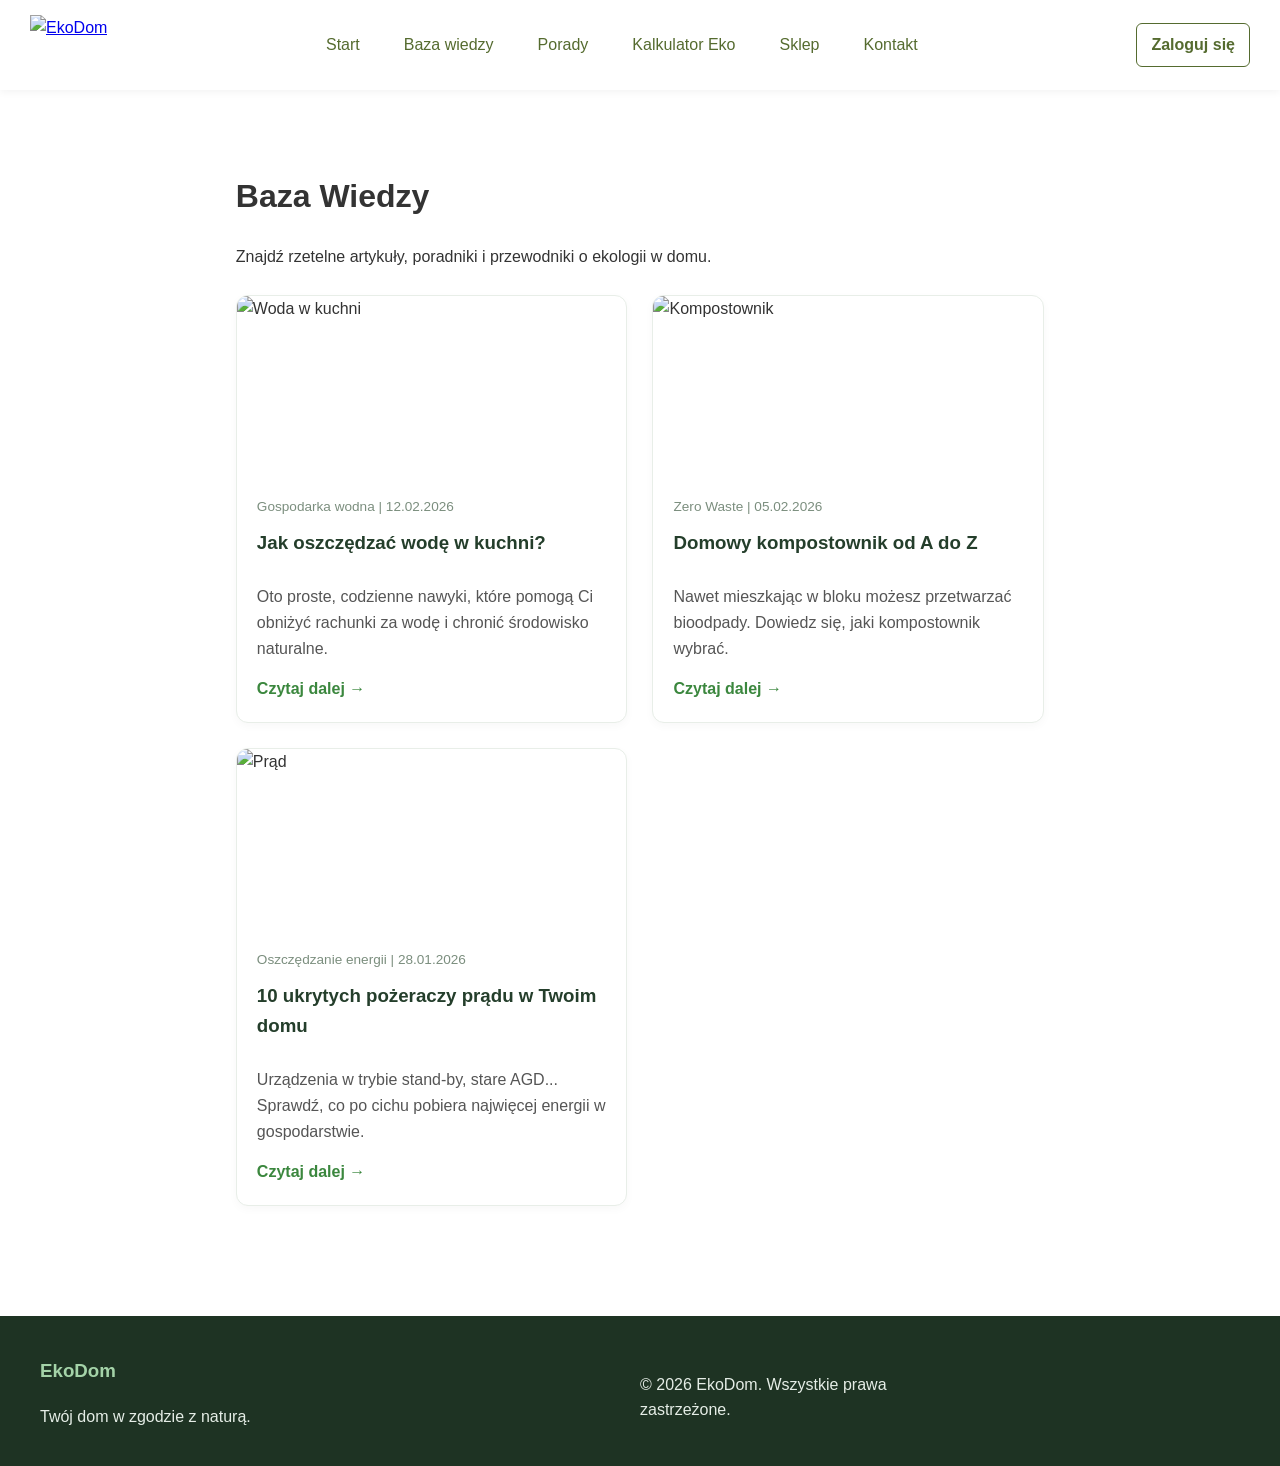
==== bazawiedzy.html @ d0f0bee6 "Add files via upload" ====
<!DOCTYPE html>
<html lang="pl">
<head>
    <meta charset="UTF-8">
    <meta name="viewport" content="width=device-width, initial-scale=1.0">
    <title>Baza Wiedzy - EkoDom</title>
    <link rel="stylesheet" href="style.css">
    <link rel="stylesheet" href="https://cdn.jsdelivr.net/npm/bootstrap-icons@1.11.3/font/bootstrap-icons.min.css">
</head>
<body>

    <body>

    <!-- NAGŁÓWEK -->
    <header>
        <div class="header-logo">
            <a href="index.html"><img src="photos/logo-ekodom.jpg" alt="EkoDom"></a>
        </div>

        <!-- Przycisk hamburgera z instrukcji -->
        <button id="menu-toggle" aria-label="Otwórz menu">
            <i class="bi bi-list"></i>
        </button>

        <nav>
            <ul class="menu">
                <li><a href="index.html">Start</a></li>
                <li><a href="bazawiedzy.html">Baza wiedzy</a></li>
                <li><a href="porady.html">Porady</a></li>
                <li><a href="kalkulator.html">Kalkulator Eko</a></li>
                <li><a href="sklep.html">Sklep</a></li>
                <li><a href="kontakt.html">Kontakt</a></li>
            </ul>
        </nav>

        <div class="header-actions">
            <a href="logowanie.html" class="login-link">Zaloguj się</a>
        </div>
    </header>

    <main class="container articles-section">
        <h1>Baza Wiedzy</h1>
        <p>Znajdź rzetelne artykuły, poradniki i przewodniki o ekologii w domu.</p>

        <div class="articles-grid">
            <article class="article-card">
                <img src="photos/jakoszczedzacwodewkuchni.jpg" alt="Woda w kuchni">
                <div class="article-card-body">
                    <small>Gospodarka wodna | 12.02.2026</small>
                    <h3>Jak oszczędzać wodę w kuchni?</h3>
                    <p>Oto proste, codzienne nawyki, które pomogą Ci obniżyć rachunki za wodę i chronić środowisko naturalne.</p>
                    <a href="artykul-woda.html">Czytaj dalej &rarr;</a>
                </div>
            </article>

            <article class="article-card">
                <img src="photos/kompostownikodadoz.jpg" alt="Kompostownik">
                <div class="article-card-body">
                    <small>Zero Waste | 05.02.2026</small>
                    <h3>Domowy kompostownik od A do Z</h3>
                    <p>Nawet mieszkając w bloku możesz przetwarzać bioodpady. Dowiedz się, jaki kompostownik wybrać.</p>
                    <a href="artykul-kompostownik.html">Czytaj dalej &rarr;</a>
                </div>
            </article>

            <article class="article-card">
                <img src="photos/pozeraczepradu.jpg" alt="Prąd">
                <div class="article-card-body">
                    <small>Oszczędzanie energii | 28.01.2026</small>
                    <h3>10 ukrytych pożeraczy prądu w Twoim domu</h3>
                    <p>Urządzenia w trybie stand-by, stare AGD... Sprawdź, co po cichu pobiera najwięcej energii w gospodarstwie.</p>
                    <a href="artykul-pozeraczepradu.html">Czytaj dalej &rarr;</a>
                </div>
            </article>
        </div>
    </main>

    <footer>
        <div class="footer-container">
            <div>
                <h3>EkoDom</h3>
                <p>Twój dom w zgodzie z naturą.</p>
            </div>
            <div>
                <p>&copy; 2026 EkoDom. Wszystkie prawa zastrzeżone.</p>
            </div>
        </div>
    </footer>
<script src="script.js"></script>
</body>
</html>
---- style.css ----
/* ===================================================
   RESET I USTAWIENIA BAZOWE
   =================================================== */
* {
    box-sizing: border-box;
}

body {
    font-family: Arial, sans-serif;
    min-height: 100vh;
    display: flex;
    flex-direction: column;
    margin: 0;
    color: #333333;
    background-color: #ffffff;
    line-height: 1.6;
}

main {
    flex: 1; /* Utrzymuje stopkę na samym dole strony */
}

.container {
    max-width: 1200px;
    margin: 0 auto;
    padding: 0 20px;
}

/* ===================================================
   HEADER I MENU NAWIGACYJNE
   =================================================== */
header {
    background-color: white;
    display: flex;
    align-items: center;
    justify-content: space-between;
    padding: 15px 30px;
    box-shadow: 0 2px 8px rgba(0, 0, 0, 0.05);
    position: sticky;
    top: 0;
    z-index: 100;
    flex-wrap: wrap; /* Pozwala na płynne ułożenie elementów na ekranach mobilnych */
}

header .header-logo img,
header div a img {
    height: 60px;
    display: block;
}

/* Przycisk hamburgera - domyślnie ukryty na komputerach */
#menu-toggle {
    display: none;
    align-items: center;
    justify-content: center;
    background-color: #243e2b;
    border: none;
    border-radius: 8px;
    padding: 8px 12px;
    cursor: pointer;
    transition: background-color 0.3s ease;
}

/* Ikona Bootstrap wewnątrz hamburgera */
#menu-toggle i {
    font-size: 1.8rem;
    color: white;
    line-height: 1;
    transition: transform 0.3s ease;
}

/* Efekty hover dla hamburgera */
#menu-toggle:hover {
    background-color: #3b873e;
}

#menu-toggle:hover i {
    transform: rotate(90deg);
}

/* Menu desktopowe */
header nav ul,
header nav ul.menu {
    display: flex;
    list-style: none;
    margin: 0;
    padding: 0;
    gap: 20px;
}

header nav ul li a,
header nav ul.menu li a {
    text-decoration: none;
    color: #556B2F;
    font-weight: 500;
    padding: 10px 12px;
    border-radius: 6px;
    transition: color 0.2s, background-color 0.2s;
}

header nav ul li a:hover,
header nav ul.menu li a:hover {
    color: #2e6931;
    background-color: #c5e2c54a;
}

/* Wyszukiwarka i panel logowania */
header > div:last-child,
.header-actions {
    display: flex;
    align-items: center;
    gap: 15px;
    text-decoration: none;
}

header form,
.search-form {
    display: flex;
    align-items: center;
    gap: 5px;
}

header form input,
.search-form input {
    padding: 8px 12px;
    border: 1px solid #c2d6c4;
    border-radius: 6px;
    font-size: 0.9rem;
}

header form button,
.search-form button {
    padding: 8px 14px;
    background-color: #556B2F;
    color: #ffffff;
    border: none;
    border-radius: 6px;
    cursor: pointer;
    font-weight: bold;
    transition: background-color 0.2s;
}

header form button:hover,
.search-form button:hover {
    background-color: #3b4c1f;
}

.login-link {
    text-decoration: none;
    color: #556B2F;
    font-weight: 600;
    padding: 8px 14px;
    border: 1px solid #556B2F;
    border-radius: 6px;
    transition: all 0.2s;
}

.login-link:hover {
    background-color: #556B2F;
    color: #ffffff;
}

/* ===================================================
   PRZYCISKI (OGÓLNE)
   =================================================== */
.btn {
    display: inline-block;
    padding: 12px 24px;
    border-radius: 8px;
    font-size: 1rem;
    font-weight: 600;
    text-decoration: none;
    cursor: pointer;
    transition: transform 0.2s ease, box-shadow 0.2s ease, background-color 0.2s ease;
    border: none;
    text-align: center;
}

.btn-primary {
    background-color: #3b873e;
    color: #ffffff;
    box-shadow: 0 4px 12px rgba(59, 135, 62, 0.25);
}

.btn-primary:hover {
    background-color: #2e6931;
    transform: translateY(-2px);
}

.btn-secondary {
    background-color: #ffffff;
    color: #28442c;
    border: 2px solid #94b998;
}

.btn-secondary:hover {
    border-color: #3b873e;
    color: #3b873e;
    transform: translateY(-2px);
}

/* ===================================================
   SEKCJA HERO
   =================================================== */
.hero-section {
    background: linear-gradient(135deg, #f6faf5 0%, #edf5eb 100%);
    padding: 70px 20px;
    overflow: hidden;
}

.hero-container {
    max-width: 1200px;
    margin: 0 auto;
    display: flex;
    align-items: center;
    justify-content: space-between;
    gap: 50px;
}

.hero-content {
    flex: 1;
    max-width: 550px;
}

.hero-badge {
    display: inline-block;
    background-color: #e2f2e3;
    color: #2e7d32;
    padding: 6px 14px;
    border-radius: 20px;
    font-size: 0.85rem;
    font-weight: 600;
    margin-bottom: 15px;
}

.hero-content h1 {
    font-size: 2.6rem;
    line-height: 1.2;
    color: #1f3825;
    margin: 0 0 15px 0;
}

.hero-description {
    font-size: 1.1rem;
    color: #4a5d4e;
    margin: 0 0 25px 0;
}

.hero-actions {
    display: flex;
    gap: 15px;
    flex-wrap: wrap;
}

.hero-image-wrapper {
    flex: 1;
    display: flex;
    justify-content: center;
}

.hero-image-wrapper img {
    max-width: 100%;
    height: auto;
    border-radius: 16px;
    box-shadow: 0 12px 28px rgba(0, 0, 0, 0.1);
}

/* ===================================================
   SEKCJA: NASZE OBSZARY DZIAŁANIA
   =================================================== */
.obszary-dzialania {
    padding: 60px 20px;
    background-color: #f9fbf9;
    text-align: center;
}

.obszary-dzialania .container {
    max-width: 1200px;
    margin: 0 auto;
}

.obszary-dzialania h2 {
    font-size: 2rem;
    color: #243e2b;
    margin-bottom: 10px;
}

.obszary-dzialania .section-subtitle {
    color: #556B2F;
    margin-bottom: 35px;
}

.kategorie-grid {
    display: grid;
    grid-template-columns: repeat(4, 1fr);
    gap: 25px;
    list-style: none;
    padding: 0;
    margin: 0;
}

.kategoria-karta {
    background-color: #fffcf3;
    border-radius: 16px;
    border: 1px solid #e1ebe2;
    box-shadow: 0 4px 12px rgba(0, 0, 0, 0.04);
    transition: transform 0.25s ease, box-shadow 0.25s ease, border-color 0.25s ease;
    padding: 30px 15px;
}

.kategoria-karta a {
    text-decoration: none;
    color: inherit;
    display: flex;
    flex-direction: column;
    align-items: center;
}

.kategoria-karta:hover {
    transform: translateY(-5px);
    box-shadow: 0 10px 20px rgba(0, 0, 0, 0.08);
    border-color: #81c784;
}

.kategoria-karta img,
.obszarydzialania {
    height: 120px;
    width: auto;
    object-fit: contain;
    margin-bottom: 15px;
    transition: transform 0.25s ease;
}

.kategoria-karta:hover img {
    transform: scale(1.08);
}

.kategoria-karta h3 {
    margin: 0;
    font-size: 1.15rem;
    color: #2b3a2f;
    font-weight: 600;
}

/* ===================================================
   SIATKA ARTYKUŁÓW I BLOGA
   =================================================== */
.articles-section {
    padding: 60px 20px;
}

.articles-grid {
    display: grid;
    grid-template-columns: repeat(auto-fit, minmax(280px, 1fr));
    gap: 25px;
    margin-top: 25px;
}

.article-card {
    background: #ffffff;
    border: 1px solid #e8eee8;
    border-radius: 12px;
    overflow: hidden;
    box-shadow: 0 3px 10px rgba(0, 0, 0, 0.03);
    display: flex;
    flex-direction: column;
}

.article-card img {
    width: 100%;
    height: 180px;
    object-fit: cover;
}

.article-card-body {
    padding: 20px;
    display: flex;
    flex-direction: column;
    flex: 1;
}

.article-card-body small {
    color: #7b8e7e;
    margin-bottom: 6px;
    font-size: 0.85rem;
}

.article-card-body h3 {
    margin: 5px 0 10px 0;
    color: #243e2b;
}

.article-card-body p {
    color: #555555;
    margin-bottom: 15px;
    flex: 1;
}

.article-card-body a {
    color: #3b873e;
    text-decoration: none;
    font-weight: bold;
}

.article-card-body a:hover {
    text-decoration: underline;
}

/* ===================================================
   SEKCJA KALKULATORA NA STRONIE GŁÓWNEJ
   =================================================== */
.calc-teaser {
    background-color: #f1f8f2;
    padding: 60px 20px;
}

.calc-teaser-container {
    display: flex;
    align-items: center;
    justify-content: space-between;
    gap: 40px;
}

.calc-teaser img {
    max-height: 220px;
    width: auto;
}

/* ===================================================
   NEWSLETTER
   =================================================== */
.newsletter-section {
    background-color: #243e2b;
    color: #ffffff;
    padding: 50px 20px;
    text-align: center;
}

.newsletter-section h2 {
    margin-top: 0;
}

.newsletter-form {
    display: flex;
    justify-content: center;
    gap: 10px;
    max-width: 500px;
    margin: 20px auto 0;
}

.newsletter-form input {
    flex: 1;
    padding: 12px 16px;
    border-radius: 6px;
    border: none;
    font-size: 1rem;
}

.newsletter-form button {
    padding: 12px 24px;
    border: none;
    border-radius: 6px;
    background-color: #6da370;
    color: white;
    font-weight: bold;
    cursor: pointer;
    transition: background-color 0.2s;
}

.newsletter-form button:hover {
    background-color: #87b98a;
}

/* ===================================================
   PODSTRONY ARTYKUŁÓW (np. artykul-woda.html)
   =================================================== */
.article-page {
    max-width: 860px;
    margin: 40px auto;
    padding: 0 20px;
}

.breadcrumbs {
    font-size: 0.9rem;
    color: #666;
    margin-bottom: 20px;
}

.breadcrumbs a {
    color: #556B2F;
    text-decoration: none;
}

.article-page h1 {
    font-size: 2.2rem;
    color: #243e2b;
    line-height: 1.3;
}

.article-lead-figure {
    margin: 25px 0;
}

.article-lead-figure img {
    width: 100%;
    max-height: 480px;
    object-fit: cover;
    border-radius: 12px;
}

.article-lead-figure figcaption {
    font-size: 0.85rem;
    color: #666;
    margin-top: 8px;
    text-align: center;
}

.article-page blockquote {
    border-left: 4px solid #556B2F;
    background: #f7faf7;
    margin: 25px 0;
    padding: 15px 25px;
    font-style: italic;
    color: #2e4e35;
}

/* ===================================================
   FORMULARZE: KALKULATOR, KONTAKT, LOGOWANIE
   =================================================== */
.form-card {
    background: #ffffff;
    border: 1px solid #e1ebe2;
    border-radius: 12px;
    padding: 30px;
    margin: 30px 0;
    box-shadow: 0 4px 12px rgba(0, 0, 0, 0.03);
}

fieldset {
    border: 1px solid #cce0d0;
    border-radius: 8px;
    padding: 20px;
    margin-bottom: 20px;
}

legend {
    font-weight: bold;
    color: #243e2b;
    padding: 0 8px;
}

input[type="text"],
input[type="email"],
input[type="password"],
input[type="number"],
select,
textarea {
    width: 100%;
    padding: 10px 14px;
    border: 1px solid #c2d6c4;
    border-radius: 6px;
    font-size: 1rem;
    margin-top: 6px;
}

/* ===================================================
   SKLEP
   =================================================== */
.shop-layout {
    display: flex;
    gap: 30px;
    margin: 40px 0;
}

.shop-sidebar {
    width: 240px;
    background: #fdfdfd;
    padding: 20px;
    border: 1px solid #e8eee8;
    border-radius: 8px;
}

.shop-products {
    flex: 1;
    display: grid;
    grid-template-columns: repeat(auto-fill, minmax(220px, 1fr));
    gap: 20px;
}

.product-card {
    border: 1px solid #e8eee8;
    border-radius: 10px;
    padding: 15px;
    text-align: center;
    background: #ffffff;
    display: flex;
    flex-direction: column;
}

.product-card img {
    width: 100%;
    height: 170px;
    object-fit: contain;
    margin-bottom: 10px;
}

.product-price {
    font-size: 1.2rem;
    font-weight: bold;
    color: #243e2b;
    margin: 10px 0;
}

/* ===================================================
   STOPKA
   =================================================== */
footer {
    background-color: #1e3323;
    color: #e5ede6;
    padding: 40px 20px 20px;
    margin-top: 50px;
}

.footer-container {
    max-width: 1200px;
    margin: 0 auto;
    display: grid;
    grid-template-columns: 2fr 1fr 1fr;
    gap: 30px;
}

footer h3 {
    color: #a4d3a8;
    margin-top: 0;
}

footer a {
    color: #e5ede6;
    text-decoration: none;
}

footer a:hover {
    text-decoration: underline;
}

footer ul {
    list-style: none;
    padding: 0;
    margin: 0;
}

footer ul li {
    margin-bottom: 8px;
}

.footer-bottom {
    text-align: center;
    border-top: 1px solid rgba(255, 255, 255, 0.1);
    margin-top: 30px;
    padding-top: 15px;
    font-size: 0.85rem;
    color: #a0b6a3;
}

/* ===================================================
   RESPONSYWNOŚĆ (MEDIA QUERIES)
   =================================================== */
@media (max-width: 900px) {
    .kategorie-grid {
        grid-template-columns: repeat(2, 1fr);
    }
}

/* Breakpoint z instrukcji: max-width: 768px */
@media (max-width: 768px) {
    header {
        padding: 12px 20px;
    }

    /* Pokaż przycisk hamburgera */
    #menu-toggle {
        display: flex;
    }

    /* Ukryj menu domyślnie na ekranie mobilnym */
    header nav {
        width: 100%;
        order: 3; /* Ustawia nawigację pod logo i hamburgerem */
    }

    header nav ul.menu,
    header nav ul {
        display: none; /* Domyślnie schowane */
        flex-direction: column;
        width: 100%;
        background-color: #f7faf7;
        margin-top: 12px;
        padding: 10px 0;
        border-radius: 8px;
        border: 1px solid #e1ebe2;
        gap: 0;
    }

    /* Klasa active dodawana przez JavaScript - rozwija menu */
    header nav ul.menu.active,
    header nav ul.active {
        display: flex;
    }

    header nav ul.menu li,
    header nav ul li {
        width: 100%;
        text-align: center;
    }

    header nav ul.menu li a,
    header nav ul li a {
        display: block;
        padding: 14px 20px;
        font-size: 1.05rem;
    }

    .header-actions {
        order: 4;
        width: 100%;
        justify-content: center;
        margin-top: 10px;
        flex-wrap: wrap;
    }

    .hero-container,
    .calc-teaser-container,
    .shop-layout {
        flex-direction: column;
        text-align: center;
    }

    .hero-actions {
        justify-content: center;
    }

    .footer-container {
        grid-template-columns: 1fr;
    }
}

@media (max-width: 500px) {
    .kategorie-grid {
        grid-template-columns: 1fr;
    }

    .newsletter-form {
        flex-direction: column;
    }

    .hero-actions {
        flex-direction: column;
        width: 100%;
    }

    .btn {
        width: 100%;
    }
}

/* Przycisk statusu koszyka w nagłówku */
.cart-status-btn {
    display: inline-flex;
    align-items: center;
    gap: 6px;
    text-decoration: none;
    color: #243e2b;
    background-color: #eaf4eb;
    padding: 8px 14px;
    border-radius: 6px;
    font-weight: 600;
    transition: background-color 0.2s;
}

.cart-status-btn:hover {
    background-color: #d7ebd9;
}

/* Panel koszyka w sklepie */
.cart-box {
    background: #ffffff;
    border: 1px solid #dce8dd;
    border-radius: 12px;
    box-shadow: 0 4px 12px rgba(0, 0, 0, 0.04);
}

.cart-item {
    display: flex;
    justify-content: space-between;
    align-items: center;
    padding: 10px 0;
    border-bottom: 1px dashed #e1ebe2;
    font-size: 0.95rem;
}

.cart-item-info {
    display: flex;
    flex-direction: column;
}

.cart-item-title {
    font-weight: 600;
    color: #2b3a2f;
}

.cart-item-qty {
    color: #666;
    font-size: 0.85rem;
}

.cart-item-remove {
    background: none;
    border: none;
    color: #c0392b;
    cursor: pointer;
    font-size: 1.1rem;
    padding: 4px;
    transition: transform 0.2s;
}

.cart-item-remove:hover {
    transform: scale(1.2);
}
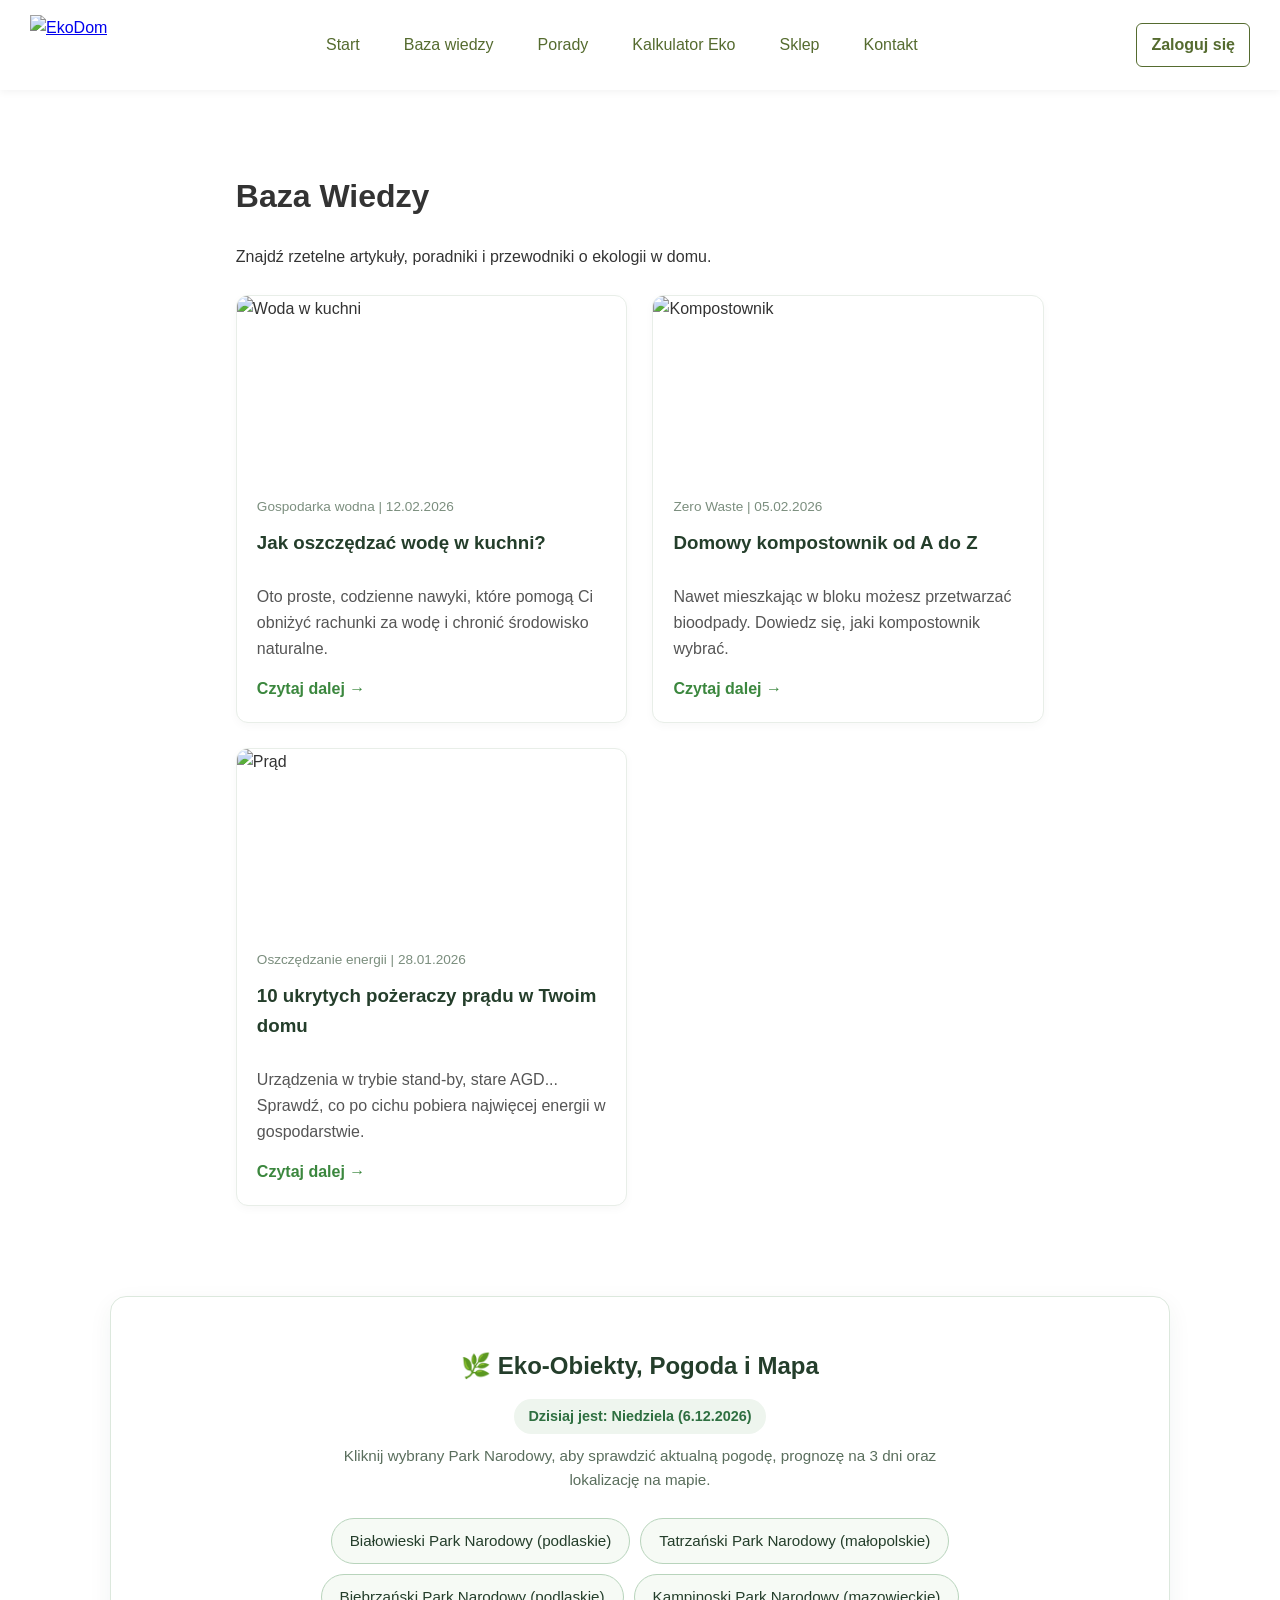
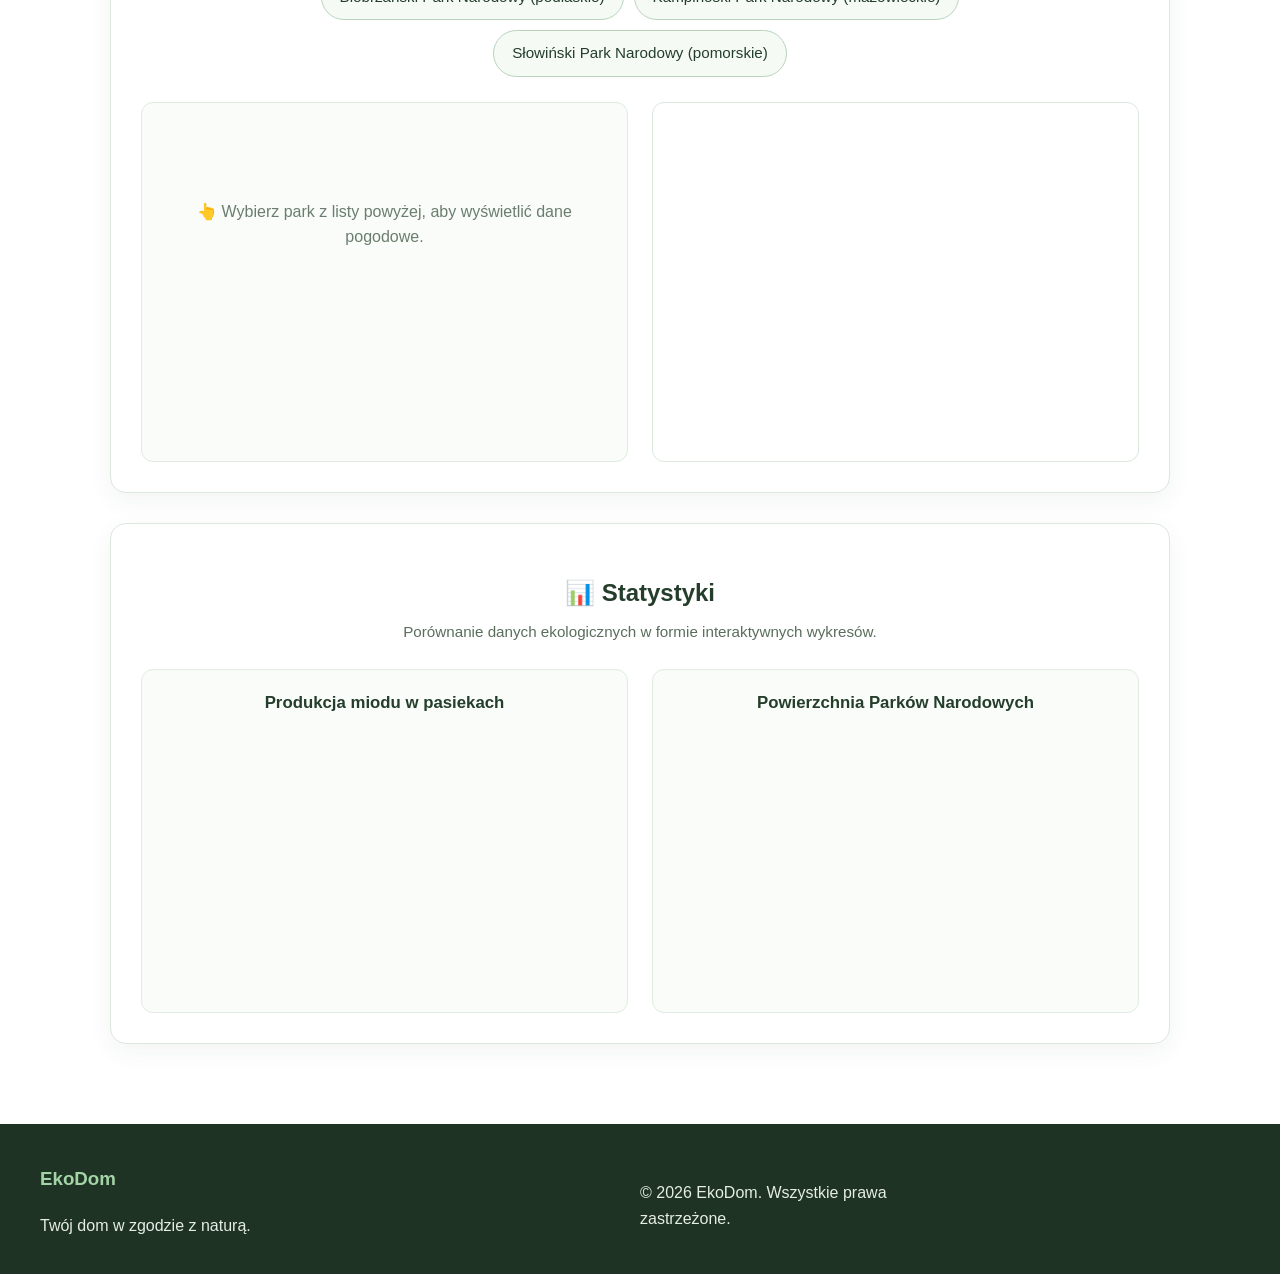
==== commit 6815a412: "Add files via upload" ====
--- a/bazawiedzy.html
+++ b/bazawiedzy.html
@@ -6,6 +6,7 @@
     <title>Baza Wiedzy - EkoDom</title>
     <link rel="stylesheet" href="style.css">
     <link rel="stylesheet" href="https://cdn.jsdelivr.net/npm/bootstrap-icons@1.11.3/font/bootstrap-icons.min.css">
+    <link rel="stylesheet" href="https://unpkg.com/leaflet/dist/leaflet.css" />
 </head>
 <body>
 
@@ -75,6 +76,49 @@
         </div>
     </main>
 
+    <div class="eko-dane-wrapper">
+    <!-- SEKCJA 1: PARKI, POGODA I MAPA -->
+    <section class="eko-karta">
+        <div class="eko-naglowek">
+            <h2>🌿 Eko-Obiekty, Pogoda i Mapa</h2>
+            <p id="dzisiaj-info" class="data-badge"></p>
+            <p class="opis-sekcji">Kliknij wybrany Park Narodowy, aby sprawdzić aktualną pogodę, prognozę na 3 dni oraz lokalizację na mapie.</p>
+        </div>
+
+        <ul id="listaObiektow"></ul>
+
+        <div class="pogoda-mapa-grid">
+            <div id="pogoda" class="pogoda-box">
+                <p class="placeholder-tekst">👆 Wybierz park z listy powyżej, aby wyświetlić dane pogodowe.</p>
+            </div>
+            <div id="mapa"></div>
+        </div>
+    </section>
+
+    <section class="eko-karta">
+        <div class="eko-naglowek">
+            <h2>📊 Statystyki</h2>
+            <p class="opis-sekcji">Porównanie danych ekologicznych w formie interaktywnych wykresów.</p>
+        </div>
+
+        <div class="wykresy-grid">
+            <div class="wykres-box">
+                <h3>Produkcja miodu w pasiekach</h3>
+                <div class="canvas-wrapper">
+                    <canvas id="wykresSlupkowy"></canvas>
+                </div>
+            </div>
+
+            <div class="wykres-box">
+                <h3>Powierzchnia Parków Narodowych</h3>
+                <div class="canvas-wrapper">
+                    <canvas id="wykresPowierzchni"></canvas>
+                </div>
+            </div>
+        </div>
+    </section>
+</div>
+
     <footer>
         <div class="footer-container">
             <div>
@@ -86,6 +130,9 @@
             </div>
         </div>
     </footer>
+<link rel="stylesheet" href="https://unpkg.com/leaflet/dist/leaflet.css" />
+<script src="https://unpkg.com/leaflet/dist/leaflet.js"></script>
+<script src="https://cdn.jsdelivr.net/npm/chart.js"></script>
 <script src="script.js"></script>
 </body>
 </html>
--- a/style.css
+++ b/style.css
@@ -825,4 +825,303 @@
 
 .cart-item-remove:hover {
     transform: scale(1.2);
+}
+
+/* Kosze i segregacja */
+.segregacja-section {
+    padding: 60px 20px;
+    text-align: center;
+}
+
+.kosze-grid {
+    display: flex;
+    justify-content: center;
+    gap: 15px;
+    flex-wrap: wrap;
+    margin-top: 25px;
+}
+
+.kosz-btn {
+    background-color: #f6faf5;
+    border: 2px solid #94b998;
+    color: #243e2b;
+    padding: 15px 25px;
+    border-radius: 12px;
+    font-size: 1.05rem;
+    font-weight: bold;
+    cursor: pointer;
+    transition: all 0.25s ease;
+}
+
+.kosz-btn:hover, .kosz-btn.aktywny {
+    background-color: #3b873e;
+    color: #ffffff;
+    border-color: #3b873e;
+    transform: translateY(-3px);
+    box-shadow: 0 6px 15px rgba(59, 135, 62, 0.25);
+}
+
+/* ===================================================
+   STYL DLA RUCHOMEJ GALERII (SLIDERA)
+   =================================================== */
+.galeria-section {
+    padding: 60px 20px;
+    text-align: center;
+}
+
+.slider-container {
+    max-width: 800px;
+    position: relative;
+    margin: 25px auto 15px auto;
+    border-radius: 16px;
+    overflow: hidden;
+    box-shadow: 0 10px 25px rgba(0,0,0,0.1);
+    background-color: #f7faf7;
+}
+
+.slide {
+    display: none;
+}
+
+.slide img {
+    width: 100%;
+    height: 420px;
+    object-fit: cover;
+    display: block;
+}
+
+/* Ukrycie starego podpisu */
+.slide-caption {
+    display: none;
+}
+
+/* Styl kontenera i przycisków pod zdjęciem */
+.slider-controls {
+    display: flex;
+    justify-content: center;
+    gap: 15px;
+    margin-top: 15px;
+}
+
+.slider-btn {
+    background-color: #556B2F;
+    color: white;
+    border: none;
+    padding: 10px 22px;
+    border-radius: 8px;
+    cursor: pointer;
+    font-weight: 600;
+    font-size: 0.95rem;
+    transition: background-color 0.2s, transform 0.2s;
+}
+
+.slider-btn:hover {
+    background-color: #3b4c1f;
+    transform: translateY(-2px);
+}
+
+/* Efekt płynnego przejścia */
+.fade {
+    animation-name: fadeAnimation;
+    animation-duration: 1.2s;
+}
+
+@keyframes fadeAnimation {
+    from { opacity: .3; }
+    to { opacity: 1; }
+}
+
+/* ===================================================
+   ESTETYCZNY UKŁAD DLA EKO-DANYCH, MAPY I WYKRESÓW
+   =================================================== */
+.eko-dane-wrapper {
+    max-width: 1100px;
+    margin: 30px auto;
+    padding: 0 20px;
+    display: flex;
+    flex-direction: column;
+    gap: 30px;
+}
+
+.eko-karta {
+    background-color: #ffffff;
+    border: 1px solid #dce8dd;
+    border-radius: 16px;
+    padding: 30px;
+    box-shadow: 0 8px 24px rgba(36, 62, 43, 0.06);
+}
+
+.eko-naglowek {
+    text-align: center;
+    margin-bottom: 25px;
+}
+
+.eko-naglowek h2 {
+    color: #243e2b;
+    margin-bottom: 8px;
+}
+
+.data-badge {
+    display: inline-block;
+    background-color: #eef5ee;
+    color: #2e6f40;
+    padding: 6px 14px;
+    border-radius: 20px;
+    font-size: 0.9rem;
+    font-weight: 600;
+    margin: 6px 0 10px 0;
+}
+
+.opis-sekcji {
+    color: #5a6e5d;
+    max-width: 650px;
+    margin: 0 auto;
+    font-size: 0.95rem;
+}
+
+/* Wyśrodkowana lista parków jako eleganckie przyciski */
+#listaObiektow {
+    list-style: none;
+    padding: 0;
+    margin: 0 auto 25px auto;
+    display: flex;
+    flex-wrap: wrap;
+    justify-content: center;
+    gap: 10px;
+    max-width: 850px;
+}
+
+#listaObiektow li {
+    background-color: #f6faf5;
+    border: 1.5px solid #b8d4bc;
+    color: #243e2b;
+    padding: 10px 18px;
+    border-radius: 25px;
+    font-size: 0.95rem;
+    font-weight: 500;
+    cursor: pointer;
+    transition: all 0.25s ease;
+}
+
+#listaObiektow li:hover {
+    background-color: #e1efe2;
+    transform: translateY(-2px);
+}
+
+#listaObiektow li.wybrany {
+    background-color: #3b873e;
+    color: #ffffff;
+    border-color: #3b873e;
+    box-shadow: 0 4px 12px rgba(59, 135, 62, 0.3);
+}
+
+/* Siatka: pogoda po lewej, mapa po prawej */
+.pogoda-mapa-grid {
+    display: grid;
+    grid-template-columns: 1fr 1fr;
+    gap: 24px;
+    align-items: stretch;
+}
+
+.pogoda-box {
+    background-color: #f9fcf8;
+    border: 1px solid #e0ece1;
+    border-radius: 12px;
+    padding: 20px;
+}
+
+.pogoda-box h3 {
+    color: #243e2b;
+    margin-top: 0;
+    margin-bottom: 10px;
+}
+
+.pogoda-box h4 {
+    color: #2e6f40;
+    margin: 14px 0 8px 0;
+}
+
+.pogoda-box hr {
+    border: none;
+    border-top: 1px solid #dce8dd;
+    margin: 12px 0;
+}
+
+.placeholder-tekst {
+    text-align: center;
+    color: #6b7d6e;
+    padding: 60px 15px;
+}
+
+/* Estetyczna tabela prognozy pogody */
+#pogoda table {
+    width: 100%;
+    border-collapse: collapse;
+    margin-top: 8px;
+    font-size: 0.9rem;
+    background-color: #ffffff;
+    border-radius: 8px;
+    overflow: hidden;
+}
+
+#pogoda th,
+#pogoda td {
+    border: 1px solid #dce8dd;
+    padding: 9px 10px;
+    text-align: center;
+}
+
+#pogoda th {
+    background-color: #e6f2e7;
+    color: #243e2b;
+    font-weight: 600;
+}
+
+/* Mapa Leaflet dopasowana wysokością do boksu pogody */
+#mapa {
+    height: 100%;
+    min-height: 360px;
+    border: 1px solid #dce8dd;
+    border-radius: 12px;
+    z-index: 1;
+}
+
+/* Kompaktowe wykresy w 2 kolumnach */
+.wykresy-grid {
+    display: grid;
+    grid-template-columns: 1fr 1fr;
+    gap: 24px;
+}
+
+.wykres-box {
+    background-color: #f9fcf8;
+    border: 1px solid #e0ece1;
+    border-radius: 12px;
+    padding: 20px;
+    text-align: center;
+}
+
+.wykres-box h3 {
+    font-size: 1.05rem;
+    color: #243e2b;
+    margin-top: 0;
+    margin-bottom: 15px;
+}
+
+.canvas-wrapper {
+    position: relative;
+    height: 260px; /* Stała, kompaktowa wysokość wykresów */
+    width: 100%;
+}
+
+/* Responsywność na mniejszych ekranach */
+@media (max-width: 850px) {
+    .pogoda-mapa-grid,
+    .wykresy-grid {
+        grid-template-columns: 1fr;
+    }
+
+    #mapa {
+        min-height: 300px;
+    }
 }
